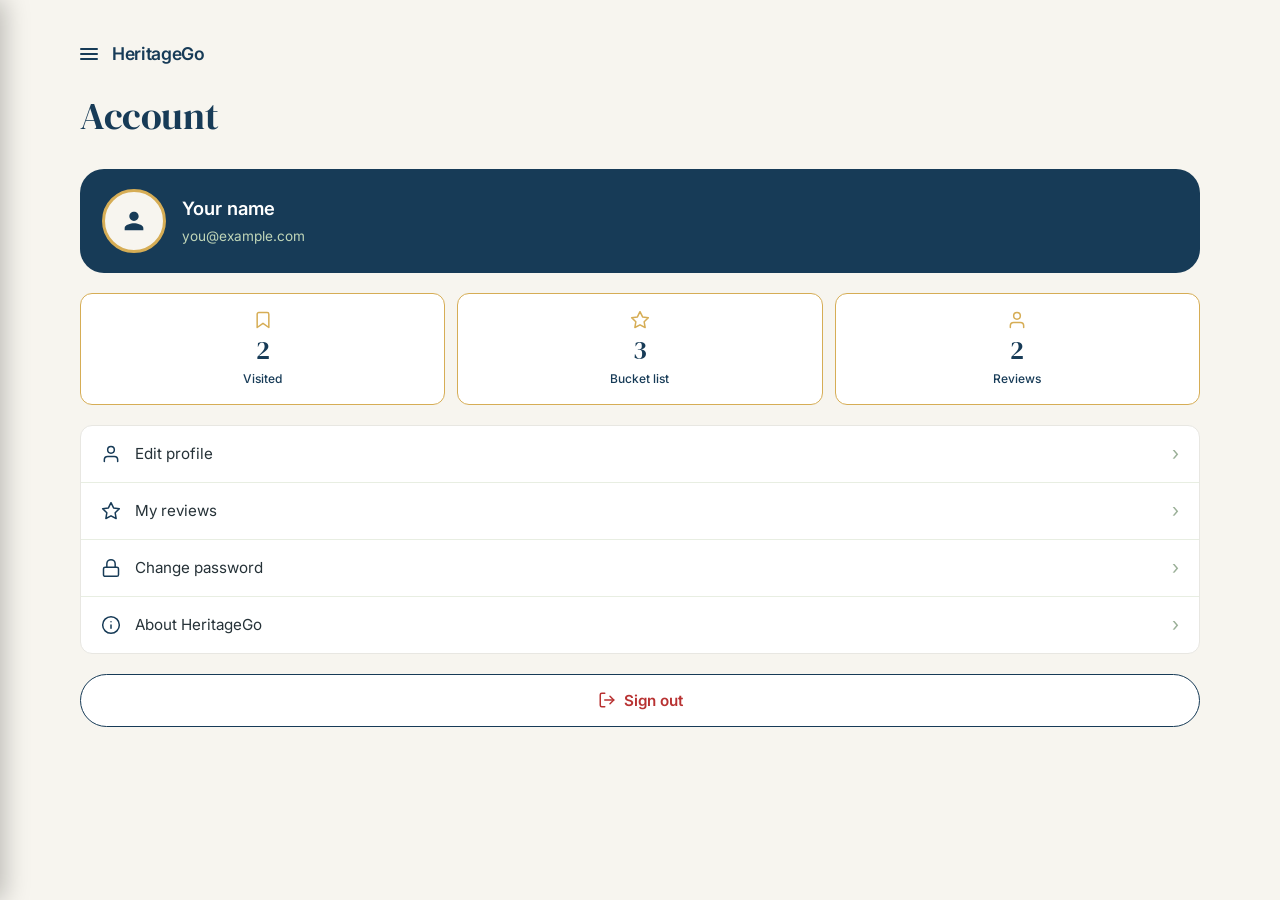
==== docs/HTML/accountPage.html @ 7bc9879b "Update HeritageGo site — colors, sidebar, hamburger, trips page" ====
<!DOCTYPE html>
<html lang="en">
<head>
  <meta charset="UTF-8">
  <meta name="viewport" content="width=device-width, initial-scale=1.0">
  <title>Account — HeritageGo</title>
  <link rel="preconnect" href="https://fonts.googleapis.com">
  <link rel="preconnect" href="https://fonts.gstatic.com" crossorigin>
  <link rel="stylesheet" href="../CSS/accountPage.css">
  <link href="https://fonts.googleapis.com/css2?family=DM+Serif+Display:ital@0;1&family=Inter:opsz,wght@14..32,400;14..32,500;14..32,600&display=swap" rel="stylesheet">
</head>
<body>

  <!-- ========== SIDEBAR OVERLAY ========== -->
  <div class="sidebar-overlay" id="sidebarOverlay"></div>

  <!-- ========== SIDEBAR ========== -->
  <aside class="sidebar" id="sidebar" aria-hidden="true">
    <div class="sidebar-header">
      <div class="logo">
        <span class="logo-text">HeritageGo</span>
      </div>
      <button class="sidebar-close" id="sidebarClose" aria-label="Close menu">✕</button>
    </div>

    <nav class="sidebar-nav">
      <a href="landingPage.html" class="sidebar-link" data-page="explore">
        <img src="../Images/logos/compass.png" alt="" class="sidebar-icon-img">
        <span>Explore</span>
      </a>
      <a href="mytripsPage.html" class="sidebar-link" data-page="trips">
        <img src="../Images/logos/wishlist.png" alt="" class="sidebar-icon-img">
        <span>My Trips</span>
      </a>
      <a href="accountPage.html" class="sidebar-link" data-page="account">
        <img src="../Images/logos/user.png" alt="" class="sidebar-icon-img">
        <span>Account</span>
      </a>
    </nav>
  </aside>

  <!-- ========== HEADER ========== -->
  <header class="account-header">
    <div class="account-title-row">
      <div class="logo" id="logoBtn" role="button" tabindex="0" aria-label="Open menu">
        <span class="hamburger" aria-hidden="true">
          <span></span>
          <span></span>
          <span></span>
        </span>
        <span class="logo-text">HeritageGo</span>
      </div>
    </div>

    <h1>Account</h1>
  </header>

  <!-- ========== PROFILE CARD ========== -->
  <section class="profile-card">
    <div class="profile-avatar" id="profileAvatar">
  <svg viewBox="0 0 24 24" width="28" height="28" fill="currentColor" aria-hidden="true">
    <path d="M12 12c2.21 0 4-1.79 4-4s-1.79-4-4-4-4 1.79-4 4 1.79 4 4 4zm0 2c-2.67 0-8 1.34-8 4v2h16v-2c0-2.66-5.33-4-8-4z"/>
  </svg>
</div>
    <div class="profile-info">
      <p class="profile-name" id="profileName">Your name</p>
      <p class="profile-email" id="profileEmail">you@example.com</p>
    </div>
  </section>

  <!-- ========== STATS ROW ========== -->
  <section class="stats-row">
  <a href="mytripsPage.html?view=visited" class="stat-card">
    <svg class="stat-icon" viewBox="0 0 24 24" width="20" height="20" fill="none" stroke="currentColor" stroke-width="1.8" stroke-linecap="round" stroke-linejoin="round" aria-hidden="true">
      <path d="M19 21l-7-5-7 5V5a2 2 0 0 1 2-2h10a2 2 0 0 1 2 2z"/>
    </svg>
    <span class="stat-num" id="statVisited">2</span>
    <span class="stat-label">Visited</span>
  </a>
  <a href="mytripsPage.html?view=bucket" class="stat-card">
    <svg class="stat-icon" viewBox="0 0 24 24" width="20" height="20" fill="none" stroke="currentColor" stroke-width="1.8" stroke-linecap="round" stroke-linejoin="round" aria-hidden="true">
      <polygon points="12 2 15.09 8.26 22 9.27 17 14.14 18.18 21.02 12 17.77 5.82 21.02 7 14.14 2 9.27 8.91 8.26 12 2"/>
    </svg>
    <span class="stat-num" id="statBucket">3</span>
    <span class="stat-label">Bucket list</span>
  </a>
  <a href="#" class="stat-card">
    <svg class="stat-icon" viewBox="0 0 24 24" width="20" height="20" fill="none" stroke="currentColor" stroke-width="1.8" stroke-linecap="round" stroke-linejoin="round" aria-hidden="true">
      <path d="M20 21v-2a4 4 0 0 0-4-4H8a4 4 0 0 0-4 4v2"/>
      <circle cx="12" cy="7" r="4"/>
    </svg>
    <span class="stat-num" id="statReviews">2</span>
    <span class="stat-label">Reviews</span>
  </a>
</section>
  <!-- ========== MENU LIST ========== -->
  <nav class="menu-list">
    <button class="menu-item" data-action="edit-profile" type="button">
      <svg class="menu-icon" viewBox="0 0 24 24" width="20" height="20" fill="none" stroke="currentColor" stroke-width="1.8" stroke-linecap="round" stroke-linejoin="round" aria-hidden="true">
        <path d="M20 21v-2a4 4 0 0 0-4-4H8a4 4 0 0 0-4 4v2"/>
        <circle cx="12" cy="7" r="4"/>
      </svg>
      <span>Edit profile</span>
      <span class="menu-arrow">›</span>
    </button>

    <button class="menu-item" data-action="my-reviews" type="button">
      <svg class="menu-icon" viewBox="0 0 24 24" width="20" height="20" fill="none" stroke="currentColor" stroke-width="1.8" stroke-linecap="round" stroke-linejoin="round" aria-hidden="true">
        <polygon points="12 2 15.09 8.26 22 9.27 17 14.14 18.18 21.02 12 17.77 5.82 21.02 7 14.14 2 9.27 8.91 8.26 12 2"/>
      </svg>
      <span>My reviews</span>
      <span class="menu-arrow">›</span>
    </button>

    <button class="menu-item" data-action="change-password" type="button">
      <svg class="menu-icon" viewBox="0 0 24 24" width="20" height="20" fill="none" stroke="currentColor" stroke-width="1.8" stroke-linecap="round" stroke-linejoin="round" aria-hidden="true">
        <rect x="3" y="11" width="18" height="11" rx="2" ry="2"/>
        <path d="M7 11V7a5 5 0 0 1 10 0v4"/>
      </svg>
      <span>Change password</span>
      <span class="menu-arrow">›</span>
    </button>

    <button class="menu-item" data-action="about" type="button">
      <svg class="menu-icon" viewBox="0 0 24 24" width="20" height="20" fill="none" stroke="currentColor" stroke-width="1.8" stroke-linecap="round" stroke-linejoin="round" aria-hidden="true">
        <circle cx="12" cy="12" r="10"/>
        <line x1="12" y1="16" x2="12" y2="12"/>
        <line x1="12" y1="8" x2="12.01" y2="8"/>
      </svg>
      <span>About HeritageGo</span>
      <span class="menu-arrow">›</span>
    </button>
  </nav>

  <!-- ========== SIGN OUT ========== -->
  <button class="sign-out-btn" id="signOutBtn" type="button">
    <svg viewBox="0 0 24 24" width="18" height="18" fill="none" stroke="currentColor" stroke-width="2" stroke-linecap="round" stroke-linejoin="round" aria-hidden="true">
      <path d="M9 21H5a2 2 0 0 1-2-2V5a2 2 0 0 1 2-2h4"/>
      <polyline points="16 17 21 12 16 7"/>
      <line x1="21" y1="12" x2="9" y2="12"/>
    </svg>
    <span>Sign out</span>
  </button>

  <script src="../JS/landingpageSidebar.js"></script>
  <script src="../JS/accountPage.js"></script>
</body>
</html>
---- docs/CSS/accountPage.css ----
/* ========== RESET & BASE ========== */
* {
  margin: 0;
  padding: 0;
  box-sizing: border-box;
}

:root {
  --bg-cream: #F7F5EF;             
  --bg-dark-green: #173B57;         
  --bg-card-cream: #FFFFFF;      
  --text-dark: #263238;            
  --text-light: #F7F5EF;           
  --accent-green: #D6AD55;         
  --border-subtle: #E8E7E2;     
  --radius-md: 12px;
  --radius-lg: 24px;
  --font-serif: 'DM Serif Display', serif;
  --font-sans: 'Inter', sans-serif;
}

body {
  font-family: var(--font-sans);
  background-color: var(--bg-cream);
  color: var(--text-dark);
  line-height: 1.5;
  -webkit-font-smoothing: antialiased;
  padding: 24px 20px 60px;
  min-height: 100vh;
}

/* ========== HEADER ========== */

/* ========== HAMBURGER ========== */
.account-title-row .hamburger {
  display: inline-flex;
  flex-direction: column;
  justify-content: space-between;
  align-items: flex-start;
  width: 18px;
  height: 12px;
  margin-right: 6px;
  flex-shrink: 0;
}

.account-title-row .hamburger span {
  display: block;
  width: 100%;
  height: 2px;
  background-color: var(--bg-dark-green);
  border-radius: 2px;
  transition: background-color 0.2s ease;
  flex-shrink: 0;
}

.account-title-row .logo:hover .hamburger span {
  background-color: var(--accent-green);
}

.account-title-row .logo-text {
  transition: color 0.2s ease;
}

.account-title-row .logo:hover .logo-text {
  color: var(--accent-green);
}

.account-title-row { margin-bottom: 20px; }

.account-title-row .logo {
  display: inline-flex;
  align-items: center;
  gap: 0.5rem;
  font-weight: 600;
  font-size: 1.1rem;
  letter-spacing: -0.02em;
  cursor: pointer;
  user-select: none;
  color: var(--bg-dark-green);
}

.account-title-row .logo-icon { font-size: 1.1rem; }

.account-title-row .logo:focus-visible {
  outline: 2px solid var(--bg-dark-green);
  outline-offset: 4px;
  border-radius: 8px;
}

.account-header h1 {
  font-family: var(--font-serif);
  font-size: 2.4rem;
  font-weight: 400;
  color: var(--bg-dark-green);
  letter-spacing: -0.01em;
  margin-bottom: 24px;
}

/* ========== PROFILE CARD ========== */
.profile-card {
  background-color: var(--bg-dark-green);
  color: #fff;
  border-radius: var(--radius-lg);
  padding: 20px 22px;
  margin-bottom: 20px;
  display: flex;
  align-items: center;
  gap: 16px;
}

.profile-avatar {
  flex-shrink: 0;
  width: 64px;
  height: 64px;
  border-radius: 50%;
  background-color: #F7F5EF;             
  color: var(--bg-dark-green);            
  display: flex;
  align-items: center;
  justify-content: center;
  border: 3px solid var(--accent-green);  
}

.profile-info {
  flex: 1;
  min-width: 0;
}

.profile-name {
  font-size: 1.15rem;
  font-weight: 600;
  color: #fff;
  margin-bottom: 4px;
  overflow: hidden;
  text-overflow: ellipsis;
  white-space: nowrap;
}

.profile-email {
  font-size: 0.85rem;
  color: #c0d6b8;
  overflow: hidden;
  text-overflow: ellipsis;
  white-space: nowrap;
}

/* ========== STATS ROW ========== */
.stats-row {
  display: grid;
  grid-template-columns: repeat(3, 1fr);
  gap: 12px;
  margin-bottom: 20px;
}

.stat-card {
  background-color: #fff;
  border: 1.5px solid var(--accent-green);  
  border-radius: var(--radius-md);
  padding: 16px 12px;
  text-decoration: none;
  color: inherit;
  text-align: center;
  transition: transform 0.15s, border-color 0.2s, box-shadow 0.2s;
  display: flex;
  flex-direction: column;
  align-items: center;
  gap: 6px;
}

.stat-card:hover {
  border-color: var(--bg-dark-green);
  transform: translateY(-2px);
  box-shadow: 0 4px 12px rgba(23, 59, 87, 0.08);
}

.stat-icon {
  color: var(--accent-green);            
  flex-shrink: 0;
}

.stat-num {
  display: block;
  font-family: var(--font-serif);
  font-size: 1.6rem;
  font-weight: 400;
  color: var(--bg-dark-green);
  line-height: 1.1;
  margin-bottom: 0;
}

.stat-label {
  font-size: 0.75rem;
  color: var(--bg-dark-green);              
  font-weight: 500;
}

/* ========== MENU LIST ========== */
.menu-list {
  background-color: #fff;
  border: 1.5px solid var(--border-subtle);
  border-radius: var(--radius-md);
  overflow: hidden;
  margin-bottom: 20px;
}

.menu-item {
  width: 100%;
  padding: 18px 20px;
  background: transparent;
  border: none;
  border-bottom: 1px solid #e8eee2;
  display: flex;
  align-items: center;
  gap: 14px;
  cursor: pointer;
  font-family: var(--font-sans);
  font-size: 0.95rem;
  color: var(--text-dark);
  text-align: left;
  transition: background 0.2s;
}

.menu-item:last-child { border-bottom: none; }

.menu-item:hover { background-color: #f7faf3; }

.menu-icon {
  color: var(--bg-dark-green);               
  flex-shrink: 0;
}

.menu-item > span:nth-of-type(1) {
  flex: 1;                                   
}

.menu-arrow {
  font-size: 1.2rem;
  color: #9bb098;
  line-height: 1;
}

/* ========== SIGN OUT ========== */
.sign-out-btn {
  width: 100%;
  padding: 16px 20px;
  background-color: #fff;
  border: 1.5px solid var(--bg-dark-green); 
  border-radius: 50px;
  font-family: var(--font-sans);
  font-size: 0.95rem;
  font-weight: 600;
  color: #B83232;                            
  cursor: pointer;
  transition: background 0.2s, border-color 0.2s, color 0.2s;
  display: inline-flex;
  align-items: center;
  justify-content: center;
  gap: 8px;
}

.sign-out-btn:hover {
  background-color: #F6E4E1;                 
  border-color: #B83232;
  color: #B83232;
}

.sign-out-btn svg {
  flex-shrink: 0;
}

/* ========== SIDEBAR OVERLAY ========== */
.sidebar-overlay {
  position: fixed;
  inset: 0;
  background: rgba(15, 30, 20, 0.45);
  opacity: 0;
  pointer-events: none;
  transition: opacity 0.3s ease;
  z-index: 999;
}

.sidebar-overlay.is-open { opacity: 1; pointer-events: auto; }

/* ========== SIDEBAR ========== */
.sidebar {
  position: fixed;
  top: 0;
  left: 0;
  width: 280px;
  max-width: 85vw;
  height: 100vh;
  background-color: var(--bg-dark-green);
  box-shadow: 4px 0 24px rgba(0, 0, 0, 0.25);
  transform: translateX(-100%);
  transition: transform 0.35s cubic-bezier(0.4, 0, 0.2, 1);
  z-index: 1000;
  display: flex;
  flex-direction: column;
  overflow: hidden;
}

.sidebar.is-open { transform: translateX(0); }

.sidebar-header {
  background-color: #fff;
  color: var(--bg-dark-green);
  display: flex;
  justify-content: space-between;
  align-items: center;
  padding: 1.2rem 1.2rem 1.2rem 1.5rem;
  flex-shrink: 0;
}

.sidebar-header .logo {
  color: var(--bg-dark-green);
  font-weight: 600;
  font-size: 1.15rem;
  display: flex;
  align-items: center;
  gap: 0.5rem;
}

.sidebar-close {
  background: transparent;
  border: none;
  font-size: 1.1rem;
  cursor: pointer;
  color: var(--bg-dark-green);
  padding: 0.3rem 0.6rem;
  border-radius: 8px;
  transition: background 0.2s;
}

.sidebar-close:hover { background: rgba(28, 75, 42, 0.1); }

.sidebar-nav {
  display: flex;
  flex-direction: column;
  gap: 0.4rem;
  padding: 1.2rem;
  flex: 1;
  overflow-y: auto;
}

.sidebar-link {
  display: flex;
  align-items: center;
  gap: 0.9rem;
  padding: 0.9rem 1rem;
  border-radius: var(--radius-md);
  text-decoration: none;
  color: #fff;
  font-weight: 500;
  font-size: 0.95rem;
  transition: background 0.2s;
}

.sidebar-link:hover {
  background-color: rgba(255, 255, 255, 0.12);
  color: #fff;
}

.sidebar-icon-img {
  width: 22px;
  height: 22px;
  object-fit: contain;
  filter: brightness(0) invert(1);
}


/* ========== Sidebar ========== */
.sidebar-link.is-active {
  color: var(--accent-green);
}

.sidebar-link.is-active .sidebar-icon-img {
  filter: brightness(0) saturate(100%) invert(75%) sepia(50%) saturate(600%) hue-rotate(5deg) brightness(95%) contrast(90%);
}

.sidebar-link.is-active:hover {
  background-color: rgba(214, 173, 85, 0.15);
  color: var(--accent-green);
}
/* ========== RESPONSIVE ========== */
@media (min-width: 720px) {
  body {
    max-width: 1200px;
    margin: 0 auto;
    padding: 32px 40px 60px;
  }
}
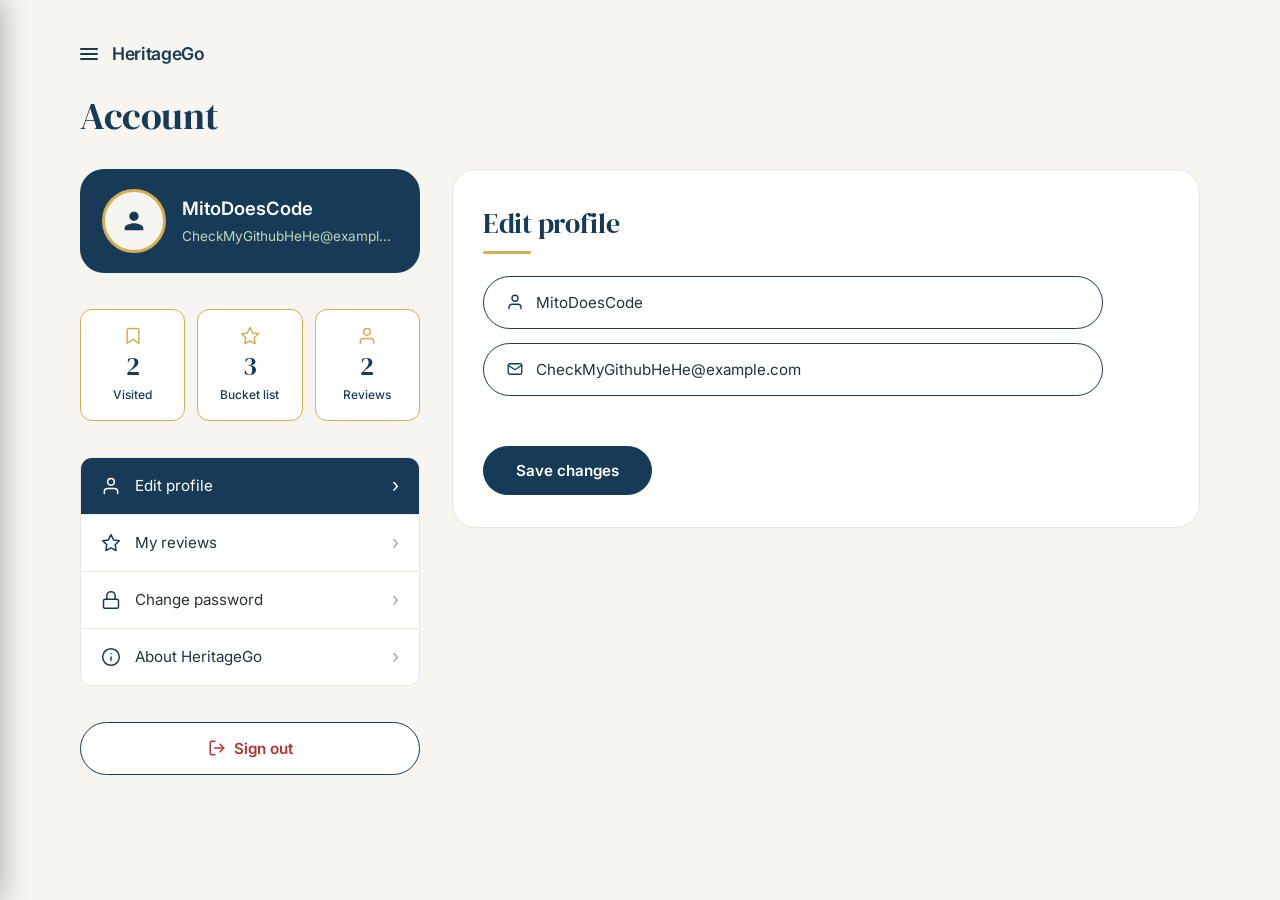
==== commit 7d37db42: "Update landing, login, account, places, walk pages" ====
--- a/docs/HTML/accountPage.html
+++ b/docs/HTML/accountPage.html
@@ -8,8 +8,7 @@
   <link rel="preconnect" href="https://fonts.gstatic.com" crossorigin>
   <link rel="stylesheet" href="../CSS/accountPage.css">
   <link href="https://fonts.googleapis.com/css2?family=DM+Serif+Display:ital@0;1&family=Inter:opsz,wght@14..32,400;14..32,500;14..32,600&display=swap" rel="stylesheet">
-</head>
-<body>
+</head><body>
 
   <!-- ========== SIDEBAR OVERLAY ========== -->
   <div class="sidebar-overlay" id="sidebarOverlay"></div>
@@ -55,94 +54,233 @@
     <h1>Account</h1>
   </header>
 
-  <!-- ========== PROFILE CARD ========== -->
-  <section class="profile-card">
-    <div class="profile-avatar" id="profileAvatar">
-  <svg viewBox="0 0 24 24" width="28" height="28" fill="currentColor" aria-hidden="true">
-    <path d="M12 12c2.21 0 4-1.79 4-4s-1.79-4-4-4-4 1.79-4 4 1.79 4 4 4zm0 2c-2.67 0-8 1.34-8 4v2h16v-2c0-2.66-5.33-4-8-4z"/>
-  </svg>
-</div>
-    <div class="profile-info">
-      <p class="profile-name" id="profileName">Your name</p>
-      <p class="profile-email" id="profileEmail">you@example.com</p>
-    </div>
-  </section>
-
-  <!-- ========== STATS ROW ========== -->
-  <section class="stats-row">
-  <a href="mytripsPage.html?view=visited" class="stat-card">
-    <svg class="stat-icon" viewBox="0 0 24 24" width="20" height="20" fill="none" stroke="currentColor" stroke-width="1.8" stroke-linecap="round" stroke-linejoin="round" aria-hidden="true">
-      <path d="M19 21l-7-5-7 5V5a2 2 0 0 1 2-2h10a2 2 0 0 1 2 2z"/>
-    </svg>
-    <span class="stat-num" id="statVisited">2</span>
-    <span class="stat-label">Visited</span>
-  </a>
-  <a href="mytripsPage.html?view=bucket" class="stat-card">
-    <svg class="stat-icon" viewBox="0 0 24 24" width="20" height="20" fill="none" stroke="currentColor" stroke-width="1.8" stroke-linecap="round" stroke-linejoin="round" aria-hidden="true">
-      <polygon points="12 2 15.09 8.26 22 9.27 17 14.14 18.18 21.02 12 17.77 5.82 21.02 7 14.14 2 9.27 8.91 8.26 12 2"/>
-    </svg>
-    <span class="stat-num" id="statBucket">3</span>
-    <span class="stat-label">Bucket list</span>
-  </a>
-  <a href="#" class="stat-card">
-    <svg class="stat-icon" viewBox="0 0 24 24" width="20" height="20" fill="none" stroke="currentColor" stroke-width="1.8" stroke-linecap="round" stroke-linejoin="round" aria-hidden="true">
-      <path d="M20 21v-2a4 4 0 0 0-4-4H8a4 4 0 0 0-4 4v2"/>
-      <circle cx="12" cy="7" r="4"/>
-    </svg>
-    <span class="stat-num" id="statReviews">2</span>
-    <span class="stat-label">Reviews</span>
-  </a>
-</section>
-  <!-- ========== MENU LIST ========== -->
-  <nav class="menu-list">
-    <button class="menu-item" data-action="edit-profile" type="button">
-      <svg class="menu-icon" viewBox="0 0 24 24" width="20" height="20" fill="none" stroke="currentColor" stroke-width="1.8" stroke-linecap="round" stroke-linejoin="round" aria-hidden="true">
-        <path d="M20 21v-2a4 4 0 0 0-4-4H8a4 4 0 0 0-4 4v2"/>
-        <circle cx="12" cy="7" r="4"/>
-      </svg>
-      <span>Edit profile</span>
-      <span class="menu-arrow">›</span>
-    </button>
-
-    <button class="menu-item" data-action="my-reviews" type="button">
-      <svg class="menu-icon" viewBox="0 0 24 24" width="20" height="20" fill="none" stroke="currentColor" stroke-width="1.8" stroke-linecap="round" stroke-linejoin="round" aria-hidden="true">
-        <polygon points="12 2 15.09 8.26 22 9.27 17 14.14 18.18 21.02 12 17.77 5.82 21.02 7 14.14 2 9.27 8.91 8.26 12 2"/>
-      </svg>
-      <span>My reviews</span>
-      <span class="menu-arrow">›</span>
-    </button>
-
-    <button class="menu-item" data-action="change-password" type="button">
-      <svg class="menu-icon" viewBox="0 0 24 24" width="20" height="20" fill="none" stroke="currentColor" stroke-width="1.8" stroke-linecap="round" stroke-linejoin="round" aria-hidden="true">
-        <rect x="3" y="11" width="18" height="11" rx="2" ry="2"/>
-        <path d="M7 11V7a5 5 0 0 1 10 0v4"/>
-      </svg>
-      <span>Change password</span>
-      <span class="menu-arrow">›</span>
-    </button>
-
-    <button class="menu-item" data-action="about" type="button">
-      <svg class="menu-icon" viewBox="0 0 24 24" width="20" height="20" fill="none" stroke="currentColor" stroke-width="1.8" stroke-linecap="round" stroke-linejoin="round" aria-hidden="true">
-        <circle cx="12" cy="12" r="10"/>
-        <line x1="12" y1="16" x2="12" y2="12"/>
-        <line x1="12" y1="8" x2="12.01" y2="8"/>
-      </svg>
-      <span>About HeritageGo</span>
-      <span class="menu-arrow">›</span>
-    </button>
-  </nav>
-
-  <!-- ========== SIGN OUT ========== -->
-  <button class="sign-out-btn" id="signOutBtn" type="button">
-    <svg viewBox="0 0 24 24" width="18" height="18" fill="none" stroke="currentColor" stroke-width="2" stroke-linecap="round" stroke-linejoin="round" aria-hidden="true">
-      <path d="M9 21H5a2 2 0 0 1-2-2V5a2 2 0 0 1 2-2h4"/>
-      <polyline points="16 17 21 12 16 7"/>
-      <line x1="21" y1="12" x2="9" y2="12"/>
-    </svg>
-    <span>Sign out</span>
-  </button>
+  <!-- ========== TWO-COLUMN LAYOUT ========== -->
+  <div class="account-wrap">
+
+    <!-- ========== LEFT COLUMN ========== -->
+    <div class="account-side">
+
+      <!-- Profile card -->
+      <section class="profile-card">
+        <div class="profile-avatar" id="profileAvatar">
+          <svg viewBox="0 0 24 24" width="28" height="28" fill="currentColor" aria-hidden="true">
+            <path d="M12 12c2.21 0 4-1.79 4-4s-1.79-4-4-4-4 1.79-4 4 1.79 4 4 4zm0 2c-2.67 0-8 1.34-8 4v2h16v-2c0-2.66-5.33-4-8-4z"/>
+          </svg>
+        </div>
+        <div class="profile-info">
+          <p class="profile-name" id="profileName">Your name</p>
+          <p class="profile-email" id="profileEmail">you@example.com</p>
+        </div>
+      </section>
+
+      <!-- Stats row -->
+      <section class="stats-row">
+        <a href="mytripsPage.html?view=visited" class="stat-card">
+          <svg class="stat-icon" viewBox="0 0 24 24" width="20" height="20" fill="none" stroke="currentColor" stroke-width="1.8" stroke-linecap="round" stroke-linejoin="round">
+            <path d="M19 21l-7-5-7 5V5a2 2 0 0 1 2-2h10a2 2 0 0 1 2 2z"/>
+          </svg>
+          <span class="stat-num" id="statVisited">2</span>
+          <span class="stat-label">Visited</span>
+        </a>
+        <a href="mytripsPage.html?view=bucket" class="stat-card">
+          <svg class="stat-icon" viewBox="0 0 24 24" width="20" height="20" fill="none" stroke="currentColor" stroke-width="1.8" stroke-linecap="round" stroke-linejoin="round">
+            <polygon points="12 2 15.09 8.26 22 9.27 17 14.14 18.18 21.02 12 17.77 5.82 21.02 7 14.14 2 9.27 8.91 8.26 12 2"/>
+          </svg>
+          <span class="stat-num" id="statBucket">3</span>
+          <span class="stat-label">Bucket list</span>
+        </a>
+        <a href="#" class="stat-card" data-action="my-reviews">
+          <svg class="stat-icon" viewBox="0 0 24 24" width="20" height="20" fill="none" stroke="currentColor" stroke-width="1.8" stroke-linecap="round" stroke-linejoin="round">
+            <path d="M20 21v-2a4 4 0 0 0-4-4H8a4 4 0 0 0-4 4v2"/>
+            <circle cx="12" cy="7" r="4"/>
+          </svg>
+          <span class="stat-num" id="statReviews">2</span>
+          <span class="stat-label">Reviews</span>
+        </a>
+      </section>
+
+      <!-- Menu list -->
+      <nav class="menu-list">
+        <button class="menu-item is-active" data-action="edit-profile" type="button">
+          <svg class="menu-icon" viewBox="0 0 24 24" width="20" height="20" fill="none" stroke="currentColor" stroke-width="1.8" stroke-linecap="round" stroke-linejoin="round">
+            <path d="M20 21v-2a4 4 0 0 0-4-4H8a4 4 0 0 0-4 4v2"/>
+            <circle cx="12" cy="7" r="4"/>
+          </svg>
+          <span>Edit profile</span>
+          <span class="menu-arrow">›</span>
+        </button>
+
+        <button class="menu-item" data-action="my-reviews" type="button">
+          <svg class="menu-icon" viewBox="0 0 24 24" width="20" height="20" fill="none" stroke="currentColor" stroke-width="1.8" stroke-linecap="round" stroke-linejoin="round">
+            <polygon points="12 2 15.09 8.26 22 9.27 17 14.14 18.18 21.02 12 17.77 5.82 21.02 7 14.14 2 9.27 8.91 8.26 12 2"/>
+          </svg>
+          <span>My reviews</span>
+          <span class="menu-arrow">›</span>
+        </button>
+
+        <button class="menu-item" data-action="change-password" type="button">
+          <svg class="menu-icon" viewBox="0 0 24 24" width="20" height="20" fill="none" stroke="currentColor" stroke-width="1.8" stroke-linecap="round" stroke-linejoin="round">
+            <rect x="3" y="11" width="18" height="11" rx="2" ry="2"/>
+            <path d="M7 11V7a5 5 0 0 1 10 0v4"/>
+          </svg>
+          <span>Change password</span>
+          <span class="menu-arrow">›</span>
+        </button>
+
+        <button class="menu-item" data-action="about" type="button">
+          <svg class="menu-icon" viewBox="0 0 24 24" width="20" height="20" fill="none" stroke="currentColor" stroke-width="1.8" stroke-linecap="round" stroke-linejoin="round">
+            <circle cx="12" cy="12" r="10"/>
+            <line x1="12" y1="16" x2="12" y2="12"/>
+            <line x1="12" y1="8" x2="12.01" y2="8"/>
+          </svg>
+          <span>About HeritageGo</span>
+          <span class="menu-arrow">›</span>
+        </button>
+      </nav>
+
+      <!-- Sign out -->
+      <button class="sign-out-btn" id="signOutBtn" type="button">
+        <svg viewBox="0 0 24 24" width="18" height="18" fill="none" stroke="currentColor" stroke-width="2" stroke-linecap="round" stroke-linejoin="round">
+          <path d="M9 21H5a2 2 0 0 1-2-2V5a2 2 0 0 1 2-2h4"/>
+          <polyline points="16 17 21 12 16 7"/>
+          <line x1="21" y1="12" x2="9" y2="12"/>
+        </svg>
+        <span>Sign out</span>
+      </button>
+
+    </div>
+
+    <!-- ========== RIGHT COLUMN — PANELS ========== -->
+    <div class="account-panels">
+
+      <!-- ===== PANEL: EDIT PROFILE ===== -->
+      <section class="panel is-open" data-panel="edit-profile">
+        <h2 class="panel-title">Edit profile</h2>
+
+        <form class="edit-form" id="editForm" novalidate>
+
+          <div class="edit-field">
+            <span class="edit-field-icon">
+              <svg viewBox="0 0 24 24" width="18" height="18" fill="none" stroke="currentColor" stroke-width="1.8" stroke-linecap="round" stroke-linejoin="round">
+                <path d="M20 21v-2a4 4 0 0 0-4-4H8a4 4 0 0 0-4 4v2"/>
+                <circle cx="12" cy="7" r="4"/>
+              </svg>
+            </span>
+            <input type="text" id="editName" class="edit-input" placeholder="Your Name" autocomplete="name">
+          </div>
+
+          <div class="edit-field">
+            <span class="edit-field-icon">
+              <svg viewBox="0 0 24 24" width="18" height="18" fill="none" stroke="currentColor" stroke-width="1.8" stroke-linecap="round" stroke-linejoin="round">
+                <rect x="3" y="5" width="18" height="14" rx="2" ry="2"/>
+                <polyline points="3 7 12 13 21 7"/>
+              </svg>
+            </span>
+            <input type="email" id="editEmail" class="edit-input" placeholder="youremail@email.com" autocomplete="email">
+          </div>
+
+          <p class="form-message" id="editMessage"></p>
+
+          <button type="submit" class="panel-btn" id="editSave">Save changes</button>
+        </form>
+      </section>
+
+      <!-- ===== PANEL: MY REVIEWS ===== -->
+            <section class="panel" data-panel="my-reviews">
+        <h2 class="panel-title">My reviews</h2>
+
+        <div class="reviews-stack" id="reviewsStack">
+          <!-- Rendered by JS -->
+        </div>
+      </section>
+
+      <!-- ===== PANEL: CHANGE PASSWORD ===== -->
+           <section class="panel" data-panel="change-password">
+        <h2 class="panel-title">Change password</h2>
+
+        <form class="edit-form" id="passwordForm" novalidate>
+
+          <div class="edit-field">
+            <span class="edit-field-icon">
+              <svg viewBox="0 0 24 24" width="18" height="18" fill="none" stroke="currentColor" stroke-width="1.8" stroke-linecap="round" stroke-linejoin="round">
+                <rect x="3" y="11" width="18" height="11" rx="2" ry="2"/>
+                <path d="M7 11V7a5 5 0 0 1 10 0v4"/>
+              </svg>
+            </span>
+            <input type="password" id="currentPassword" class="edit-input" placeholder="Current password" autocomplete="current-password">
+          </div>
+
+          <div class="edit-field">
+            <span class="edit-field-icon">
+              <svg viewBox="0 0 24 24" width="18" height="18" fill="none" stroke="currentColor" stroke-width="1.8" stroke-linecap="round" stroke-linejoin="round">
+                <rect x="3" y="11" width="18" height="11" rx="2" ry="2"/>
+                <path d="M7 11V7a5 5 0 0 1 10 0v4"/>
+              </svg>
+            </span>
+            <input type="password" id="newPassword" class="edit-input" placeholder="New password" autocomplete="new-password">
+          </div>
+
+          <div class="edit-field">
+            <span class="edit-field-icon">
+              <svg viewBox="0 0 24 24" width="18" height="18" fill="none" stroke="currentColor" stroke-width="1.8" stroke-linecap="round" stroke-linejoin="round">
+                <rect x="3" y="11" width="18" height="11" rx="2" ry="2"/>
+                <path d="M7 11V7a5 5 0 0 1 10 0v4"/>
+              </svg>
+            </span>
+            <input type="password" id="confirmPassword" class="edit-input" placeholder="Confirm new password" autocomplete="new-password">
+          </div>
+
+          <p class="form-hint">Use at least 8 characters with a mix of letters and numbers.</p>
+          <p class="form-message" id="passwordMessage"></p>
+
+          <button type="submit" class="panel-btn" id="passwordSave">Update password</button>
+        </form>
+      </section>
+
+      <!-- ===== PANEL: ABOUT ===== -->
+            <section class="panel" data-panel="about">
+        <div class="about-hero">
+          <div class="about-logo">
+            <svg viewBox="0 0 24 24" width="28" height="28" fill="currentColor" aria-hidden="true">
+              <path d="M12 2L2 9v13h6v-8h8v8h6V9z"/>
+            </svg>
+          </div>
+
+          <h2 class="about-title">HeritageGO</h2>
+          <p class="about-version">Version 1.0 • Malolos City</p>
+
+          <p class="about-desc">
+            HeritageGO helps visitors discover and explore the historical and cultural
+            landmarks of Malolos City, Bulacan. Search places, save a bucket list,
+            check in on arrival, share ratings and follow walking routes.
+          </p>
+
+          <div class="about-info">
+            <div class="about-info-row">
+              <span class="about-info-label">Data sources</span>
+              <span class="about-info-value">Geoapify • OpenStreetMap</span>
+            </div>
+            <div class="about-info-row">
+              <span class="about-info-label">Cloud sync</span>
+              <span class="about-info-value">Firebase Realtime Database</span>
+            </div>
+            <div class="about-info-row">
+              <span class="about-info-label">Project</span>
+              <span class="about-info-value">Academic thesis • Bulacan State University</span>
+            </div>
+          </div>
+
+          <div class="about-actions">
+            <button class="panel-btn panel-btn--ghost" type="button" id="termsBtn">Terms of use</button>
+            <button class="panel-btn panel-btn--ghost" type="button" id="privacyBtn">Privacy policy</button>
+          </div>
+        </div>
+      </section>
+
+    </div>
+
+  </div>
 
   <script src="../JS/landingpageSidebar.js"></script>
   <script src="../JS/accountPage.js"></script>
-</body>
-</html>+</body>
--- a/docs/CSS/accountPage.css
+++ b/docs/CSS/accountPage.css
@@ -388,4 +388,409 @@
     margin: 0 auto;
     padding: 32px 40px 60px;
   }
+}
+
+/* ==================================================
+   TWO-COLUMN LAYOUT
+   ================================================== */
+.account-wrap {
+  max-width: 1200px;
+  margin: 0 auto;
+  display: grid;
+  grid-template-columns: 340px 1fr;
+  gap: 32px;
+  align-items: start;
+}
+
+.account-side {
+  display: flex;
+  flex-direction: column;
+  gap: 16px;
+}
+
+/* ==================================================
+   MENU ACTIVE STATE
+   ================================================== */
+.menu-item.is-active {
+  background-color: var(--bg-dark-green);
+  color: #fff;
+}
+
+.menu-item.is-active .menu-icon,
+.menu-item.is-active .menu-arrow {
+  color: #fff;
+}
+
+.menu-item:hover:not(.is-active) {
+  background-color: #f7faf3;
+}
+
+/* ==================================================
+   RIGHT PANELS
+   ================================================== */
+.account-panels {
+  position: relative;
+}
+
+.panel {
+  display: none;
+  position: relative;
+  background-color: #fff;
+  border-radius: var(--radius-lg);
+  border: 1.5px solid var(--border-subtle);
+  padding: 32px 30px 32px;
+}
+
+.panel.is-open {
+  display: block;
+  animation: panelFadeIn 0.25s ease both;
+}
+
+@keyframes panelFadeIn {
+  from { opacity: 0; transform: translateY(6px); }
+  to   { opacity: 1; transform: translateY(0); }
+}
+
+.panel-title {
+  font-family: var(--font-serif);
+  font-size: 1.75rem;
+  font-weight: 400;
+  color: var(--bg-dark-green);
+  letter-spacing: -0.01em;
+  margin-bottom: 22px;
+  position: relative;
+  padding-bottom: 10px;
+}
+
+.panel-title::after {
+  content: "";
+  position: absolute;
+  left: 0;
+  bottom: 0;
+  width: 48px;
+  height: 3px;
+  background-color: var(--accent-green);
+  border-radius: 2px;
+}
+
+/* Back button in panels 
+.panel-back {
+  position: absolute;
+  top: 24px;
+  right: 24px;
+  width: 40px;
+  height: 40px;
+  border-radius: 50%;
+  background-color: #fff;
+  border: 1.5px solid var(--bg-dark-green);
+  color: var(--bg-dark-green);
+  display: flex;
+  align-items: center;
+  justify-content: center;
+  cursor: pointer;
+  transition: background 0.2s, transform 0.15s;
+}
+
+.panel-back:hover {
+  background-color: rgba(23, 59, 87, 0.06);
+  transform: scale(1.05);
+}*/
+
+/* ==================================================
+   FORM FIELDS (edit profile + password)
+   ================================================== */
+.edit-form {
+  display: flex;
+  flex-direction: column;
+  gap: 14px;
+  max-width: 620px;
+}
+
+.edit-field {
+  position: relative;
+  display: flex;
+  align-items: center;
+  background-color: #fff;
+  border: 1.5px solid var(--bg-dark-green);
+  border-radius: 50px;
+  padding: 0 22px;
+  transition: box-shadow 0.2s;
+}
+
+.edit-field:focus-within {
+  box-shadow: 0 0 0 3px rgba(23, 59, 87, 0.1);
+}
+
+.edit-field-icon {
+  color: var(--bg-dark-green);
+  flex-shrink: 0;
+  margin-right: 12px;
+  display: flex;
+  align-items: center;
+}
+
+.edit-input {
+  flex: 1;
+  border: none;
+  background: transparent;
+  padding: 16px 0;
+  font-family: var(--font-sans);
+  font-size: 0.95rem;
+  color: var(--text-dark);
+  outline: none;
+  min-width: 0;
+}
+
+.edit-input::placeholder {
+  color: #64727B;
+}
+
+/* Helper + feedback messages */
+.form-hint {
+  font-size: 0.8rem;
+  color: #64727B;
+  margin-top: -4px;
+}
+
+.form-message {
+  min-height: 18px;
+  font-size: 0.85rem;
+  font-weight: 500;
+}
+
+.form-message.error   { color: #B83232; }
+.form-message.success { color: #426B51; }
+
+/* Generic pill button used in panels */
+.panel-btn {
+  align-self: flex-start;
+  padding: 14px 32px;
+  background-color: var(--bg-dark-green);
+  color: #fff;
+  border: 1.5px solid var(--bg-dark-green);
+  border-radius: 50px;
+  font-family: var(--font-sans);
+  font-size: 0.95rem;
+  font-weight: 600;
+  cursor: pointer;
+  transition: background 0.2s, color 0.2s, transform 0.1s;
+  margin-top: 4px;
+}
+
+.panel-btn:hover  { background-color: #0F2A3F; }
+.panel-btn:active { transform: scale(0.98); }
+.panel-btn:disabled {
+  background-color: #64727B;
+  border-color: #64727B;
+  cursor: not-allowed;
+  opacity: 0.8;
+}
+
+.panel-btn--ghost {
+  background-color: transparent;
+  color: var(--bg-dark-green);
+}
+
+.panel-btn--ghost:hover {
+  background-color: rgba(23, 59, 87, 0.06);
+}
+
+/* ==================================================
+   MY REVIEWS LIST
+   ================================================== */
+.reviews-stack {
+  display: flex;
+  flex-direction: column;
+  gap: 14px;
+}
+
+.review-card {
+  background-color: #fff;
+  border: 1.5px solid var(--border-subtle);
+  border-radius: var(--radius-md);
+  padding: 18px 20px 16px;
+}
+
+.review-card-head {
+  display: flex;
+  justify-content: space-between;
+  align-items: baseline;
+  gap: 12px;
+  margin-bottom: 6px;
+}
+
+.review-card-name {
+  font-family: var(--font-serif);
+  font-size: 1.05rem;
+  font-weight: 400;
+  color: var(--bg-dark-green);
+}
+
+.review-card-date {
+  font-size: 0.78rem;
+  color: #64727B;
+  white-space: nowrap;
+}
+
+.review-card-stars {
+  color: var(--accent-green);
+  font-size: 0.9rem;
+  letter-spacing: 2px;
+  margin-bottom: 8px;
+}
+
+.review-card-text {
+  font-size: 0.9rem;
+  color: #334155;
+  line-height: 1.55;
+  margin-bottom: 14px;
+}
+
+.review-card-actions {
+  display: flex;
+  gap: 10px;
+}
+
+.review-action {
+  flex: 1;
+  padding: 10px 16px;
+  border-radius: 50px;
+  font-family: var(--font-sans);
+  font-size: 0.85rem;
+  font-weight: 600;
+  cursor: pointer;
+  transition: background 0.2s, border-color 0.2s, color 0.2s;
+  background-color: #fff;
+}
+
+.review-action--edit {
+  border: 1.5px solid var(--bg-dark-green);
+  color: var(--bg-dark-green);
+}
+.review-action--edit:hover {
+  background-color: rgba(23, 59, 87, 0.06);
+}
+
+.review-action--delete {
+  border: 1.5px solid #B83232;
+  color: #B83232;
+}
+.review-action--delete:hover {
+  background-color: #F6E4E1;
+}
+
+.reviews-empty {
+  text-align: center;
+  font-size: 0.9rem;
+  color: #64727B;
+  font-style: italic;
+  padding: 40px 20px;
+}
+
+/* ==================================================
+   ABOUT PANEL
+   ================================================== */
+.about-hero {
+  display: flex;
+  flex-direction: column;
+  align-items: center;
+  text-align: center;
+  padding-top: 8px;
+}
+
+.about-logo {
+  width: 88px;
+  height: 88px;
+  border-radius: 50%;
+  background-color: #F7F5EF;
+  border: 3px solid var(--accent-green);
+  color: var(--accent-green);
+  display: flex;
+  align-items: center;
+  justify-content: center;
+  margin-bottom: 18px;
+}
+
+.about-title {
+  font-family: var(--font-serif);
+  font-size: 2rem;
+  font-weight: 400;
+  color: var(--bg-dark-green);
+  letter-spacing: -0.01em;
+  margin-bottom: 4px;
+}
+
+.about-version {
+  font-size: 0.85rem;
+  color: #64727B;
+  margin-bottom: 20px;
+}
+
+.about-desc {
+  font-size: 0.9rem;
+  color: #334155;
+  line-height: 1.6;
+  max-width: 480px;
+  margin-bottom: 24px;
+}
+
+.about-info {
+  width: 100%;
+  max-width: 480px;
+  background-color: #fff;
+  border: 1.5px solid var(--border-subtle);
+  border-radius: var(--radius-md);
+  overflow: hidden;
+  text-align: left;
+  margin-bottom: 20px;
+}
+
+.about-info-row {
+  padding: 14px 18px;
+  border-bottom: 1px solid var(--border-subtle);
+  display: flex;
+  flex-direction: column;
+  gap: 2px;
+}
+
+.about-info-row:last-child { border-bottom: none; }
+
+.about-info-label {
+  font-size: 0.72rem;
+  font-weight: 500;
+  color: #64727B;
+  text-transform: uppercase;
+  letter-spacing: 0.05em;
+}
+
+.about-info-value {
+  font-size: 0.9rem;
+  font-weight: 600;
+  color: var(--text-dark);
+}
+
+.about-actions {
+  display: flex;
+  gap: 10px;
+  width: 100%;
+  max-width: 480px;
+}
+
+.about-actions .panel-btn {
+  flex: 1;
+  margin-top: 0;
+  padding: 14px 20px;
+  text-align: center;
+}
+
+/* ==================================================
+   RESPONSIVE
+   ================================================== */
+@media (max-width: 900px) {
+  .account-wrap {
+    grid-template-columns: 1fr;
+    gap: 24px;
+  }
+  .account-side { order: 1; }
+  .account-panels { order: 2; }
 }
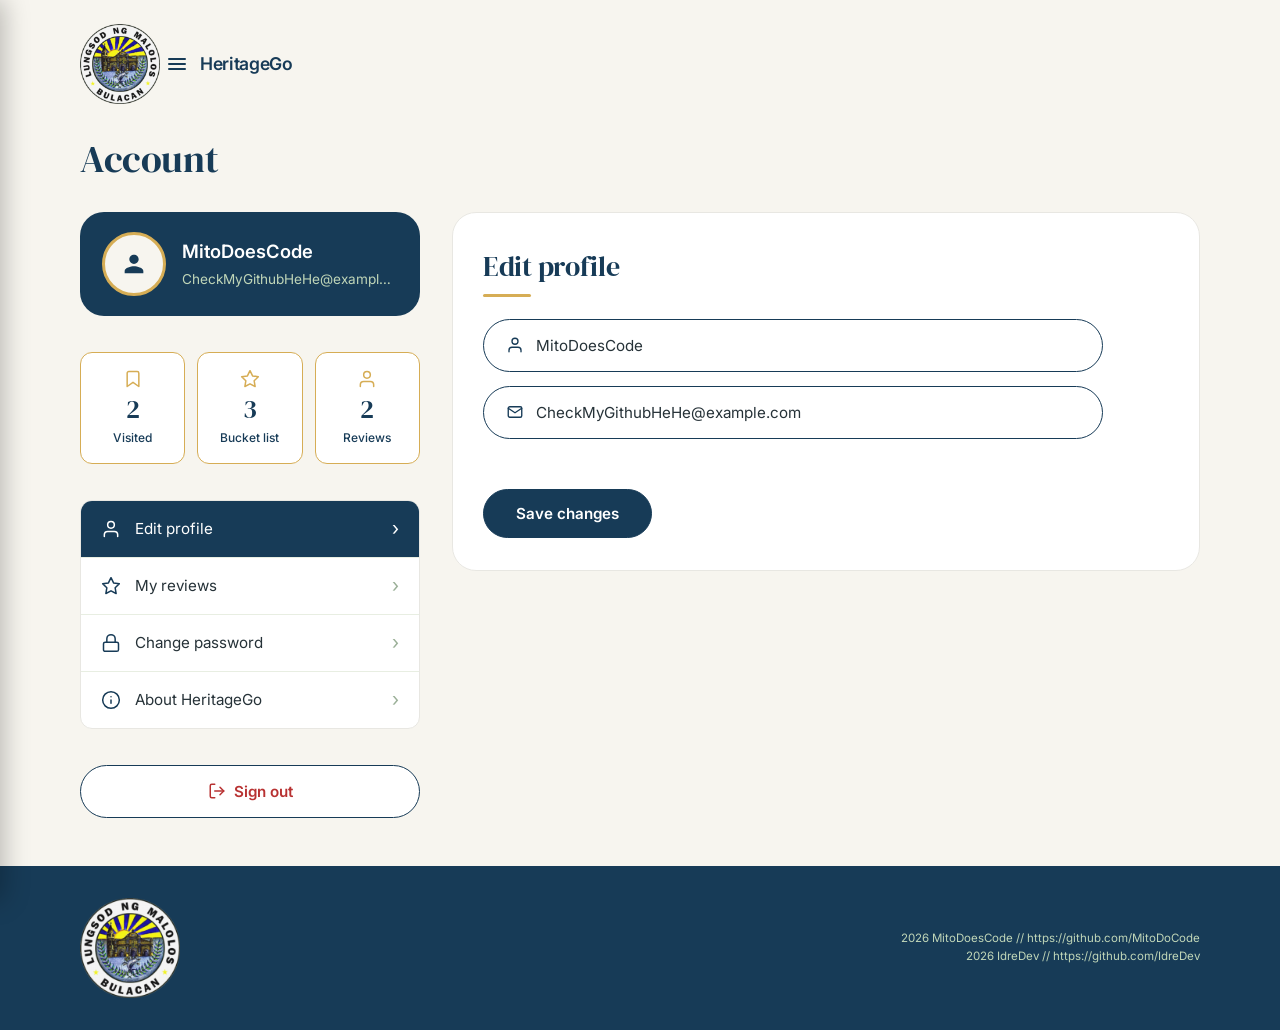
==== commit 69c5fed8: "fixed logo placements mock up malolos logo" ====
--- a/docs/HTML/accountPage.html
+++ b/docs/HTML/accountPage.html
@@ -8,7 +8,8 @@
   <link rel="preconnect" href="https://fonts.gstatic.com" crossorigin>
   <link rel="stylesheet" href="../CSS/accountPage.css">
   <link href="https://fonts.googleapis.com/css2?family=DM+Serif+Display:ital@0;1&family=Inter:opsz,wght@14..32,400;14..32,500;14..32,600&display=swap" rel="stylesheet">
-</head><body>
+</head>
+<body>
 
   <!-- ========== SIDEBAR OVERLAY ========== -->
   <div class="sidebar-overlay" id="sidebarOverlay"></div>
@@ -17,6 +18,7 @@
   <aside class="sidebar" id="sidebar" aria-hidden="true">
     <div class="sidebar-header">
       <div class="logo">
+        <img src="../Images/logos/malolos logo.png" alt="Malolos Logo" class="logo-img">
         <span class="logo-text">HeritageGo</span>
       </div>
       <button class="sidebar-close" id="sidebarClose" aria-label="Close menu">✕</button>
@@ -38,249 +40,268 @@
     </nav>
   </aside>
 
-  <!-- ========== HEADER ========== -->
-  <header class="account-header">
-    <div class="account-title-row">
-      <div class="logo" id="logoBtn" role="button" tabindex="0" aria-label="Open menu">
-        <span class="hamburger" aria-hidden="true">
-          <span></span>
-          <span></span>
-          <span></span>
-        </span>
-        <span class="logo-text">HeritageGo</span>
+  <!-- ========== PAGE CONTENT ========== -->
+  <div class="page-wrap">
+
+    <!-- ========== HEADER ========== -->
+    <header class="account-header">
+      <div class="account-title-row">
+        <div class="logo" id="logoBtn" role="button" tabindex="0" aria-label="Open menu">
+          <img src="../Images/logos/malolos logo.png" alt="Malolos Logo" class="logo-img">
+          <span class="hamburger" aria-hidden="true">
+            <span></span>
+            <span></span>
+            <span></span>
+          </span>
+          <span class="logo-text">HeritageGo</span>
+        </div>
       </div>
+
+      <h1>Account</h1>
+    </header>
+
+    <!-- ========== TWO-COLUMN LAYOUT ========== -->
+    <div class="account-wrap">
+
+      <!-- ========== LEFT COLUMN ========== -->
+      <div class="account-side">
+
+        <!-- Profile card -->
+        <section class="profile-card">
+          <div class="profile-avatar" id="profileAvatar">
+            <svg viewBox="0 0 24 24" width="28" height="28" fill="currentColor" aria-hidden="true">
+              <path d="M12 12c2.21 0 4-1.79 4-4s-1.79-4-4-4-4 1.79-4 4 1.79 4 4 4zm0 2c-2.67 0-8 1.34-8 4v2h16v-2c0-2.66-5.33-4-8-4z"/>
+            </svg>
+          </div>
+          <div class="profile-info">
+            <p class="profile-name" id="profileName">Your name</p>
+            <p class="profile-email" id="profileEmail">you@example.com</p>
+          </div>
+        </section>
+
+        <!-- Stats row -->
+        <section class="stats-row">
+          <a href="mytripsPage.html?view=visited" class="stat-card">
+            <svg class="stat-icon" viewBox="0 0 24 24" width="20" height="20" fill="none" stroke="currentColor" stroke-width="1.8" stroke-linecap="round" stroke-linejoin="round">
+              <path d="M19 21l-7-5-7 5V5a2 2 0 0 1 2-2h10a2 2 0 0 1 2 2z"/>
+            </svg>
+            <span class="stat-num" id="statVisited">2</span>
+            <span class="stat-label">Visited</span>
+          </a>
+          <a href="mytripsPage.html?view=bucket" class="stat-card">
+            <svg class="stat-icon" viewBox="0 0 24 24" width="20" height="20" fill="none" stroke="currentColor" stroke-width="1.8" stroke-linecap="round" stroke-linejoin="round">
+              <polygon points="12 2 15.09 8.26 22 9.27 17 14.14 18.18 21.02 12 17.77 5.82 21.02 7 14.14 2 9.27 8.91 8.26 12 2"/>
+            </svg>
+            <span class="stat-num" id="statBucket">3</span>
+            <span class="stat-label">Bucket list</span>
+          </a>
+          <a href="#" class="stat-card" data-action="my-reviews">
+            <svg class="stat-icon" viewBox="0 0 24 24" width="20" height="20" fill="none" stroke="currentColor" stroke-width="1.8" stroke-linecap="round" stroke-linejoin="round">
+              <path d="M20 21v-2a4 4 0 0 0-4-4H8a4 4 0 0 0-4 4v2"/>
+              <circle cx="12" cy="7" r="4"/>
+            </svg>
+            <span class="stat-num" id="statReviews">2</span>
+            <span class="stat-label">Reviews</span>
+          </a>
+        </section>
+
+        <!-- Menu list -->
+        <nav class="menu-list">
+          <button class="menu-item is-active" data-action="edit-profile" type="button">
+            <svg class="menu-icon" viewBox="0 0 24 24" width="20" height="20" fill="none" stroke="currentColor" stroke-width="1.8" stroke-linecap="round" stroke-linejoin="round">
+              <path d="M20 21v-2a4 4 0 0 0-4-4H8a4 4 0 0 0-4 4v2"/>
+              <circle cx="12" cy="7" r="4"/>
+            </svg>
+            <span>Edit profile</span>
+            <span class="menu-arrow">›</span>
+          </button>
+
+          <button class="menu-item" data-action="my-reviews" type="button">
+            <svg class="menu-icon" viewBox="0 0 24 24" width="20" height="20" fill="none" stroke="currentColor" stroke-width="1.8" stroke-linecap="round" stroke-linejoin="round">
+              <polygon points="12 2 15.09 8.26 22 9.27 17 14.14 18.18 21.02 12 17.77 5.82 21.02 7 14.14 2 9.27 8.91 8.26 12 2"/>
+            </svg>
+            <span>My reviews</span>
+            <span class="menu-arrow">›</span>
+          </button>
+
+          <button class="menu-item" data-action="change-password" type="button">
+            <svg class="menu-icon" viewBox="0 0 24 24" width="20" height="20" fill="none" stroke="currentColor" stroke-width="1.8" stroke-linecap="round" stroke-linejoin="round">
+              <rect x="3" y="11" width="18" height="11" rx="2" ry="2"/>
+              <path d="M7 11V7a5 5 0 0 1 10 0v4"/>
+            </svg>
+            <span>Change password</span>
+            <span class="menu-arrow">›</span>
+          </button>
+
+          <button class="menu-item" data-action="about" type="button">
+            <svg class="menu-icon" viewBox="0 0 24 24" width="20" height="20" fill="none" stroke="currentColor" stroke-width="1.8" stroke-linecap="round" stroke-linejoin="round">
+              <circle cx="12" cy="12" r="10"/>
+              <line x1="12" y1="16" x2="12" y2="12"/>
+              <line x1="12" y1="8" x2="12.01" y2="8"/>
+            </svg>
+            <span>About HeritageGo</span>
+            <span class="menu-arrow">›</span>
+          </button>
+        </nav>
+
+        <!-- Sign out -->
+        <button class="sign-out-btn" id="signOutBtn" type="button">
+          <svg viewBox="0 0 24 24" width="18" height="18" fill="none" stroke="currentColor" stroke-width="2" stroke-linecap="round" stroke-linejoin="round">
+            <path d="M9 21H5a2 2 0 0 1-2-2V5a2 2 0 0 1 2-2h4"/>
+            <polyline points="16 17 21 12 16 7"/>
+            <line x1="21" y1="12" x2="9" y2="12"/>
+          </svg>
+          <span>Sign out</span>
+        </button>
+
+      </div>
+
+      <!-- ========== RIGHT COLUMN — PANELS ========== -->
+      <div class="account-panels">
+
+        <!-- ===== PANEL: EDIT PROFILE ===== -->
+        <section class="panel is-open" data-panel="edit-profile">
+          <h2 class="panel-title">Edit profile</h2>
+
+          <form class="edit-form" id="editForm" novalidate>
+
+            <div class="edit-field">
+              <span class="edit-field-icon">
+                <svg viewBox="0 0 24 24" width="18" height="18" fill="none" stroke="currentColor" stroke-width="1.8" stroke-linecap="round" stroke-linejoin="round">
+                  <path d="M20 21v-2a4 4 0 0 0-4-4H8a4 4 0 0 0-4 4v2"/>
+                  <circle cx="12" cy="7" r="4"/>
+                </svg>
+              </span>
+              <input type="text" id="editName" class="edit-input" placeholder="Your Name" autocomplete="name">
+            </div>
+
+            <div class="edit-field">
+              <span class="edit-field-icon">
+                <svg viewBox="0 0 24 24" width="18" height="18" fill="none" stroke="currentColor" stroke-width="1.8" stroke-linecap="round" stroke-linejoin="round">
+                  <rect x="3" y="5" width="18" height="14" rx="2" ry="2"/>
+                  <polyline points="3 7 12 13 21 7"/>
+                </svg>
+              </span>
+              <input type="email" id="editEmail" class="edit-input" placeholder="youremail@email.com" autocomplete="email">
+            </div>
+
+            <p class="form-message" id="editMessage"></p>
+
+            <button type="submit" class="panel-btn" id="editSave">Save changes</button>
+          </form>
+        </section>
+
+        <!-- ===== PANEL: MY REVIEWS ===== -->
+        <section class="panel" data-panel="my-reviews">
+          <h2 class="panel-title">My reviews</h2>
+
+          <div class="reviews-stack" id="reviewsStack">
+            <!-- Rendered by JS -->
+          </div>
+        </section>
+
+        <!-- ===== PANEL: CHANGE PASSWORD ===== -->
+        <section class="panel" data-panel="change-password">
+          <h2 class="panel-title">Change password</h2>
+
+          <form class="edit-form" id="passwordForm" novalidate>
+
+            <div class="edit-field">
+              <span class="edit-field-icon">
+                <svg viewBox="0 0 24 24" width="18" height="18" fill="none" stroke="currentColor" stroke-width="1.8" stroke-linecap="round" stroke-linejoin="round">
+                  <rect x="3" y="11" width="18" height="11" rx="2" ry="2"/>
+                  <path d="M7 11V7a5 5 0 0 1 10 0v4"/>
+                </svg>
+              </span>
+              <input type="password" id="currentPassword" class="edit-input" placeholder="Current password" autocomplete="current-password">
+            </div>
+
+            <div class="edit-field">
+              <span class="edit-field-icon">
+                <svg viewBox="0 0 24 24" width="18" height="18" fill="none" stroke="currentColor" stroke-width="1.8" stroke-linecap="round" stroke-linejoin="round">
+                  <rect x="3" y="11" width="18" height="11" rx="2" ry="2"/>
+                  <path d="M7 11V7a5 5 0 0 1 10 0v4"/>
+                </svg>
+              </span>
+              <input type="password" id="newPassword" class="edit-input" placeholder="New password" autocomplete="new-password">
+            </div>
+
+            <div class="edit-field">
+              <span class="edit-field-icon">
+                <svg viewBox="0 0 24 24" width="18" height="18" fill="none" stroke="currentColor" stroke-width="1.8" stroke-linecap="round" stroke-linejoin="round">
+                  <rect x="3" y="11" width="18" height="11" rx="2" ry="2"/>
+                  <path d="M7 11V7a5 5 0 0 1 10 0v4"/>
+                </svg>
+              </span>
+              <input type="password" id="confirmPassword" class="edit-input" placeholder="Confirm new password" autocomplete="new-password">
+            </div>
+
+            <p class="form-hint">Use at least 8 characters with a mix of letters and numbers.</p>
+            <p class="form-message" id="passwordMessage"></p>
+
+            <button type="submit" class="panel-btn" id="passwordSave">Update password</button>
+          </form>
+        </section>
+
+        <!-- ===== PANEL: ABOUT ===== -->
+        <section class="panel" data-panel="about">
+          <div class="about-hero">
+            <div class="about-logo">
+              <svg viewBox="0 0 24 24" width="28" height="28" fill="currentColor" aria-hidden="true">
+                <path d="M12 2L2 9v13h6v-8h8v8h6V9z"/>
+              </svg>
+            </div>
+
+            <h2 class="about-title">HeritageGO</h2>
+            <p class="about-version">Version 1.0 • Malolos City</p>
+
+            <p class="about-desc">
+              HeritageGO helps visitors discover and explore the historical and cultural
+              landmarks of Malolos City, Bulacan. Search places, save a bucket list,
+              check in on arrival, share ratings and follow walking routes.
+            </p>
+
+            <div class="about-info">
+              <div class="about-info-row">
+                <span class="about-info-label">Data sources</span>
+                <span class="about-info-value">Geoapify • OpenStreetMap</span>
+              </div>
+              <div class="about-info-row">
+                <span class="about-info-label">Cloud sync</span>
+                <span class="about-info-value">Firebase Realtime Database</span>
+              </div>
+              <div class="about-info-row">
+                <span class="about-info-label">Project</span>
+                <span class="about-info-value">Academic thesis • Bulacan State University</span>
+              </div>
+            </div>
+
+            <div class="about-actions">
+              <button class="panel-btn panel-btn--ghost" type="button" id="termsBtn">Terms of use</button>
+              <button class="panel-btn panel-btn--ghost" type="button" id="privacyBtn">Privacy policy</button>
+            </div>
+          </div>
+        </section>
+
+      </div>
+
     </div>
 
-    <h1>Account</h1>
-  </header>
-
-  <!-- ========== TWO-COLUMN LAYOUT ========== -->
-  <div class="account-wrap">
-
-    <!-- ========== LEFT COLUMN ========== -->
-    <div class="account-side">
-
-      <!-- Profile card -->
-      <section class="profile-card">
-        <div class="profile-avatar" id="profileAvatar">
-          <svg viewBox="0 0 24 24" width="28" height="28" fill="currentColor" aria-hidden="true">
-            <path d="M12 12c2.21 0 4-1.79 4-4s-1.79-4-4-4-4 1.79-4 4 1.79 4 4 4zm0 2c-2.67 0-8 1.34-8 4v2h16v-2c0-2.66-5.33-4-8-4z"/>
-          </svg>
-        </div>
-        <div class="profile-info">
-          <p class="profile-name" id="profileName">Your name</p>
-          <p class="profile-email" id="profileEmail">you@example.com</p>
-        </div>
-      </section>
-
-      <!-- Stats row -->
-      <section class="stats-row">
-        <a href="mytripsPage.html?view=visited" class="stat-card">
-          <svg class="stat-icon" viewBox="0 0 24 24" width="20" height="20" fill="none" stroke="currentColor" stroke-width="1.8" stroke-linecap="round" stroke-linejoin="round">
-            <path d="M19 21l-7-5-7 5V5a2 2 0 0 1 2-2h10a2 2 0 0 1 2 2z"/>
-          </svg>
-          <span class="stat-num" id="statVisited">2</span>
-          <span class="stat-label">Visited</span>
-        </a>
-        <a href="mytripsPage.html?view=bucket" class="stat-card">
-          <svg class="stat-icon" viewBox="0 0 24 24" width="20" height="20" fill="none" stroke="currentColor" stroke-width="1.8" stroke-linecap="round" stroke-linejoin="round">
-            <polygon points="12 2 15.09 8.26 22 9.27 17 14.14 18.18 21.02 12 17.77 5.82 21.02 7 14.14 2 9.27 8.91 8.26 12 2"/>
-          </svg>
-          <span class="stat-num" id="statBucket">3</span>
-          <span class="stat-label">Bucket list</span>
-        </a>
-        <a href="#" class="stat-card" data-action="my-reviews">
-          <svg class="stat-icon" viewBox="0 0 24 24" width="20" height="20" fill="none" stroke="currentColor" stroke-width="1.8" stroke-linecap="round" stroke-linejoin="round">
-            <path d="M20 21v-2a4 4 0 0 0-4-4H8a4 4 0 0 0-4 4v2"/>
-            <circle cx="12" cy="7" r="4"/>
-          </svg>
-          <span class="stat-num" id="statReviews">2</span>
-          <span class="stat-label">Reviews</span>
-        </a>
-      </section>
-
-      <!-- Menu list -->
-      <nav class="menu-list">
-        <button class="menu-item is-active" data-action="edit-profile" type="button">
-          <svg class="menu-icon" viewBox="0 0 24 24" width="20" height="20" fill="none" stroke="currentColor" stroke-width="1.8" stroke-linecap="round" stroke-linejoin="round">
-            <path d="M20 21v-2a4 4 0 0 0-4-4H8a4 4 0 0 0-4 4v2"/>
-            <circle cx="12" cy="7" r="4"/>
-          </svg>
-          <span>Edit profile</span>
-          <span class="menu-arrow">›</span>
-        </button>
-
-        <button class="menu-item" data-action="my-reviews" type="button">
-          <svg class="menu-icon" viewBox="0 0 24 24" width="20" height="20" fill="none" stroke="currentColor" stroke-width="1.8" stroke-linecap="round" stroke-linejoin="round">
-            <polygon points="12 2 15.09 8.26 22 9.27 17 14.14 18.18 21.02 12 17.77 5.82 21.02 7 14.14 2 9.27 8.91 8.26 12 2"/>
-          </svg>
-          <span>My reviews</span>
-          <span class="menu-arrow">›</span>
-        </button>
-
-        <button class="menu-item" data-action="change-password" type="button">
-          <svg class="menu-icon" viewBox="0 0 24 24" width="20" height="20" fill="none" stroke="currentColor" stroke-width="1.8" stroke-linecap="round" stroke-linejoin="round">
-            <rect x="3" y="11" width="18" height="11" rx="2" ry="2"/>
-            <path d="M7 11V7a5 5 0 0 1 10 0v4"/>
-          </svg>
-          <span>Change password</span>
-          <span class="menu-arrow">›</span>
-        </button>
-
-        <button class="menu-item" data-action="about" type="button">
-          <svg class="menu-icon" viewBox="0 0 24 24" width="20" height="20" fill="none" stroke="currentColor" stroke-width="1.8" stroke-linecap="round" stroke-linejoin="round">
-            <circle cx="12" cy="12" r="10"/>
-            <line x1="12" y1="16" x2="12" y2="12"/>
-            <line x1="12" y1="8" x2="12.01" y2="8"/>
-          </svg>
-          <span>About HeritageGo</span>
-          <span class="menu-arrow">›</span>
-        </button>
-      </nav>
-
-      <!-- Sign out -->
-      <button class="sign-out-btn" id="signOutBtn" type="button">
-        <svg viewBox="0 0 24 24" width="18" height="18" fill="none" stroke="currentColor" stroke-width="2" stroke-linecap="round" stroke-linejoin="round">
-          <path d="M9 21H5a2 2 0 0 1-2-2V5a2 2 0 0 1 2-2h4"/>
-          <polyline points="16 17 21 12 16 7"/>
-          <line x1="21" y1="12" x2="9" y2="12"/>
-        </svg>
-        <span>Sign out</span>
-      </button>
-
+  </div>
+
+  <!-- ========== FOOTER ========== -->
+  <footer class="site-footer">
+    <div class="footer-inner">
+      <img src="../Images/logos/malolos logo.png" alt="Malolos Logo" class="footer-logo-img">
+      <p class="footer-text">
+        2026 MitoDoesCode // https://github.com/MitoDoCode
+        <br>
+        2026 IdreDev // https://github.com/IdreDev
+      </p>
     </div>
-
-    <!-- ========== RIGHT COLUMN — PANELS ========== -->
-    <div class="account-panels">
-
-      <!-- ===== PANEL: EDIT PROFILE ===== -->
-      <section class="panel is-open" data-panel="edit-profile">
-        <h2 class="panel-title">Edit profile</h2>
-
-        <form class="edit-form" id="editForm" novalidate>
-
-          <div class="edit-field">
-            <span class="edit-field-icon">
-              <svg viewBox="0 0 24 24" width="18" height="18" fill="none" stroke="currentColor" stroke-width="1.8" stroke-linecap="round" stroke-linejoin="round">
-                <path d="M20 21v-2a4 4 0 0 0-4-4H8a4 4 0 0 0-4 4v2"/>
-                <circle cx="12" cy="7" r="4"/>
-              </svg>
-            </span>
-            <input type="text" id="editName" class="edit-input" placeholder="Your Name" autocomplete="name">
-          </div>
-
-          <div class="edit-field">
-            <span class="edit-field-icon">
-              <svg viewBox="0 0 24 24" width="18" height="18" fill="none" stroke="currentColor" stroke-width="1.8" stroke-linecap="round" stroke-linejoin="round">
-                <rect x="3" y="5" width="18" height="14" rx="2" ry="2"/>
-                <polyline points="3 7 12 13 21 7"/>
-              </svg>
-            </span>
-            <input type="email" id="editEmail" class="edit-input" placeholder="youremail@email.com" autocomplete="email">
-          </div>
-
-          <p class="form-message" id="editMessage"></p>
-
-          <button type="submit" class="panel-btn" id="editSave">Save changes</button>
-        </form>
-      </section>
-
-      <!-- ===== PANEL: MY REVIEWS ===== -->
-            <section class="panel" data-panel="my-reviews">
-        <h2 class="panel-title">My reviews</h2>
-
-        <div class="reviews-stack" id="reviewsStack">
-          <!-- Rendered by JS -->
-        </div>
-      </section>
-
-      <!-- ===== PANEL: CHANGE PASSWORD ===== -->
-           <section class="panel" data-panel="change-password">
-        <h2 class="panel-title">Change password</h2>
-
-        <form class="edit-form" id="passwordForm" novalidate>
-
-          <div class="edit-field">
-            <span class="edit-field-icon">
-              <svg viewBox="0 0 24 24" width="18" height="18" fill="none" stroke="currentColor" stroke-width="1.8" stroke-linecap="round" stroke-linejoin="round">
-                <rect x="3" y="11" width="18" height="11" rx="2" ry="2"/>
-                <path d="M7 11V7a5 5 0 0 1 10 0v4"/>
-              </svg>
-            </span>
-            <input type="password" id="currentPassword" class="edit-input" placeholder="Current password" autocomplete="current-password">
-          </div>
-
-          <div class="edit-field">
-            <span class="edit-field-icon">
-              <svg viewBox="0 0 24 24" width="18" height="18" fill="none" stroke="currentColor" stroke-width="1.8" stroke-linecap="round" stroke-linejoin="round">
-                <rect x="3" y="11" width="18" height="11" rx="2" ry="2"/>
-                <path d="M7 11V7a5 5 0 0 1 10 0v4"/>
-              </svg>
-            </span>
-            <input type="password" id="newPassword" class="edit-input" placeholder="New password" autocomplete="new-password">
-          </div>
-
-          <div class="edit-field">
-            <span class="edit-field-icon">
-              <svg viewBox="0 0 24 24" width="18" height="18" fill="none" stroke="currentColor" stroke-width="1.8" stroke-linecap="round" stroke-linejoin="round">
-                <rect x="3" y="11" width="18" height="11" rx="2" ry="2"/>
-                <path d="M7 11V7a5 5 0 0 1 10 0v4"/>
-              </svg>
-            </span>
-            <input type="password" id="confirmPassword" class="edit-input" placeholder="Confirm new password" autocomplete="new-password">
-          </div>
-
-          <p class="form-hint">Use at least 8 characters with a mix of letters and numbers.</p>
-          <p class="form-message" id="passwordMessage"></p>
-
-          <button type="submit" class="panel-btn" id="passwordSave">Update password</button>
-        </form>
-      </section>
-
-      <!-- ===== PANEL: ABOUT ===== -->
-            <section class="panel" data-panel="about">
-        <div class="about-hero">
-          <div class="about-logo">
-            <svg viewBox="0 0 24 24" width="28" height="28" fill="currentColor" aria-hidden="true">
-              <path d="M12 2L2 9v13h6v-8h8v8h6V9z"/>
-            </svg>
-          </div>
-
-          <h2 class="about-title">HeritageGO</h2>
-          <p class="about-version">Version 1.0 • Malolos City</p>
-
-          <p class="about-desc">
-            HeritageGO helps visitors discover and explore the historical and cultural
-            landmarks of Malolos City, Bulacan. Search places, save a bucket list,
-            check in on arrival, share ratings and follow walking routes.
-          </p>
-
-          <div class="about-info">
-            <div class="about-info-row">
-              <span class="about-info-label">Data sources</span>
-              <span class="about-info-value">Geoapify • OpenStreetMap</span>
-            </div>
-            <div class="about-info-row">
-              <span class="about-info-label">Cloud sync</span>
-              <span class="about-info-value">Firebase Realtime Database</span>
-            </div>
-            <div class="about-info-row">
-              <span class="about-info-label">Project</span>
-              <span class="about-info-value">Academic thesis • Bulacan State University</span>
-            </div>
-          </div>
-
-          <div class="about-actions">
-            <button class="panel-btn panel-btn--ghost" type="button" id="termsBtn">Terms of use</button>
-            <button class="panel-btn panel-btn--ghost" type="button" id="privacyBtn">Privacy policy</button>
-          </div>
-        </div>
-      </section>
-
-    </div>
-
-  </div>
+  </footer>
 
   <script src="../JS/landingpageSidebar.js"></script>
   <script src="../JS/accountPage.js"></script>
-</body>+</body>
+</html>
--- a/docs/CSS/accountPage.css
+++ b/docs/CSS/accountPage.css
@@ -6,13 +6,13 @@
 }
 
 :root {
-  --bg-cream: #F7F5EF;             
-  --bg-dark-green: #173B57;         
-  --bg-card-cream: #FFFFFF;      
-  --text-dark: #263238;            
-  --text-light: #F7F5EF;           
-  --accent-green: #D6AD55;         
-  --border-subtle: #E8E7E2;     
+  --bg-cream: #F7F5EF;
+  --bg-dark-green: #173B57;
+  --bg-card-cream: #FFFFFF;
+  --text-dark: #263238;
+  --text-light: #F7F5EF;
+  --accent-green: #D6AD55;
+  --border-subtle: #E8E7E2;
   --radius-md: 12px;
   --radius-lg: 24px;
   --font-serif: 'DM Serif Display', serif;
@@ -25,8 +25,21 @@
   color: var(--text-dark);
   line-height: 1.5;
   -webkit-font-smoothing: antialiased;
-  padding: 24px 20px 60px;
+  padding: 24px 0 0;
   min-height: 100vh;
+}
+
+/* ========== PAGE CONTAINER ========== */
+.page-wrap {
+  max-width: 1200px;
+  margin: 0 auto;
+  padding: 0 20px;
+}
+
+@media (min-width: 720px) {
+  .page-wrap {
+    padding: 0 40px;
+  }
 }
 
 /* ========== HEADER ========== */
@@ -113,12 +126,12 @@
   width: 64px;
   height: 64px;
   border-radius: 50%;
-  background-color: #F7F5EF;             
-  color: var(--bg-dark-green);            
+  background-color: #F7F5EF;
+  color: var(--bg-dark-green);
   display: flex;
   align-items: center;
   justify-content: center;
-  border: 3px solid var(--accent-green);  
+  border: 3px solid var(--accent-green);
 }
 
 .profile-info {
@@ -154,7 +167,7 @@
 
 .stat-card {
   background-color: #fff;
-  border: 1.5px solid var(--accent-green);  
+  border: 1.5px solid var(--accent-green);
   border-radius: var(--radius-md);
   padding: 16px 12px;
   text-decoration: none;
@@ -174,7 +187,7 @@
 }
 
 .stat-icon {
-  color: var(--accent-green);            
+  color: var(--accent-green);
   flex-shrink: 0;
 }
 
@@ -190,7 +203,7 @@
 
 .stat-label {
   font-size: 0.75rem;
-  color: var(--bg-dark-green);              
+  color: var(--bg-dark-green);
   font-weight: 500;
 }
 
@@ -225,12 +238,12 @@
 .menu-item:hover { background-color: #f7faf3; }
 
 .menu-icon {
-  color: var(--bg-dark-green);               
+  color: var(--bg-dark-green);
   flex-shrink: 0;
 }
 
 .menu-item > span:nth-of-type(1) {
-  flex: 1;                                   
+  flex: 1;
 }
 
 .menu-arrow {
@@ -244,12 +257,12 @@
   width: 100%;
   padding: 16px 20px;
   background-color: #fff;
-  border: 1.5px solid var(--bg-dark-green); 
+  border: 1.5px solid var(--bg-dark-green);
   border-radius: 50px;
   font-family: var(--font-sans);
   font-size: 0.95rem;
   font-weight: 600;
-  color: #B83232;                            
+  color: #B83232;
   cursor: pointer;
   transition: background 0.2s, border-color 0.2s, color 0.2s;
   display: inline-flex;
@@ -259,14 +272,12 @@
 }
 
 .sign-out-btn:hover {
-  background-color: #F6E4E1;                 
+  background-color: #F6E4E1;
   border-color: #B83232;
   color: #B83232;
 }
 
-.sign-out-btn svg {
-  flex-shrink: 0;
-}
+.sign-out-btn svg { flex-shrink: 0; }
 
 /* ========== SIDEBAR OVERLAY ========== */
 .sidebar-overlay {
@@ -352,7 +363,7 @@
   color: #fff;
   font-weight: 500;
   font-size: 0.95rem;
-  transition: background 0.2s;
+  transition: background 0.2s, color 0.2s;
 }
 
 .sidebar-link:hover {
@@ -367,8 +378,7 @@
   filter: brightness(0) invert(1);
 }
 
-
-/* ========== Sidebar ========== */
+/* ========== Sidebar active ========== */
 .sidebar-link.is-active {
   color: var(--accent-green);
 }
@@ -380,14 +390,6 @@
 .sidebar-link.is-active:hover {
   background-color: rgba(214, 173, 85, 0.15);
   color: var(--accent-green);
-}
-/* ========== RESPONSIVE ========== */
-@media (min-width: 720px) {
-  body {
-    max-width: 1200px;
-    margin: 0 auto;
-    padding: 32px 40px 60px;
-  }
 }
 
 /* ==================================================
@@ -428,9 +430,7 @@
 /* ==================================================
    RIGHT PANELS
    ================================================== */
-.account-panels {
-  position: relative;
-}
+.account-panels { position: relative; }
 
 .panel {
   display: none;
@@ -473,31 +473,8 @@
   border-radius: 2px;
 }
 
-/* Back button in panels 
-.panel-back {
-  position: absolute;
-  top: 24px;
-  right: 24px;
-  width: 40px;
-  height: 40px;
-  border-radius: 50%;
-  background-color: #fff;
-  border: 1.5px solid var(--bg-dark-green);
-  color: var(--bg-dark-green);
-  display: flex;
-  align-items: center;
-  justify-content: center;
-  cursor: pointer;
-  transition: background 0.2s, transform 0.15s;
-}
-
-.panel-back:hover {
-  background-color: rgba(23, 59, 87, 0.06);
-  transform: scale(1.05);
-}*/
-
 /* ==================================================
-   FORM FIELDS (edit profile + password)
+   FORM FIELDS
    ================================================== */
 .edit-form {
   display: flex;
@@ -541,11 +518,8 @@
   min-width: 0;
 }
 
-.edit-input::placeholder {
-  color: #64727B;
-}
-
-/* Helper + feedback messages */
+.edit-input::placeholder { color: #64727B; }
+
 .form-hint {
   font-size: 0.8rem;
   color: #64727B;
@@ -561,7 +535,6 @@
 .form-message.error   { color: #B83232; }
 .form-message.success { color: #426B51; }
 
-/* Generic pill button used in panels */
 .panel-btn {
   align-self: flex-start;
   padding: 14px 32px;
@@ -646,10 +619,7 @@
   margin-bottom: 14px;
 }
 
-.review-card-actions {
-  display: flex;
-  gap: 10px;
-}
+.review-card-actions { display: flex; gap: 10px; }
 
 .review-action {
   flex: 1;
@@ -793,4 +763,64 @@
   }
   .account-side { order: 1; }
   .account-panels { order: 2; }
+}
+
+/* ========== MALOLOS LOGO ========== */
+.logo img {
+  width: 80px;
+  height: 80px;
+  object-fit: contain;
+  flex-shrink: 0;
+  display: inline-block;
+}
+
+.footer-logo-img {
+  width: 100px;
+  height: 100px;
+  object-fit: contain;
+  flex-shrink: 0;
+  display: inline-block;
+}
+
+@media (max-width: 640px) {
+  .logo-img        { width: 30px !important; height: 30px !important; }
+  .footer-logo-img { width: 32px !important; height: 32px !important; }
+}
+
+/* ========== FOOTER ========== */
+.site-footer {
+  background-color: var(--bg-dark-green);
+  color: var(--text-light);
+  padding: 2rem 0;
+  margin-top: 3rem;
+  width: 100%;
+}
+
+.footer-inner {
+  max-width: 1200px;
+  margin: 0 auto;
+  padding: 0 20px;
+  display: flex;
+  justify-content: space-between;
+  align-items: center;
+  gap: 2rem;
+  flex-wrap: wrap;
+}
+
+@media (min-width: 720px) {
+  .footer-inner { padding: 0 40px; }
+}
+
+.footer-text {
+  font-size: clamp(0.7rem, 0.9vw, 0.85rem);
+  color: #c0d6b8;
+  max-width: 560px;
+  text-align: right;
+  line-height: 1.5;
+  margin: 0;
+}
+
+@media (max-width: 640px) {
+  .footer-inner { flex-direction: column; text-align: center; }
+  .footer-text { text-align: center; }
 }
